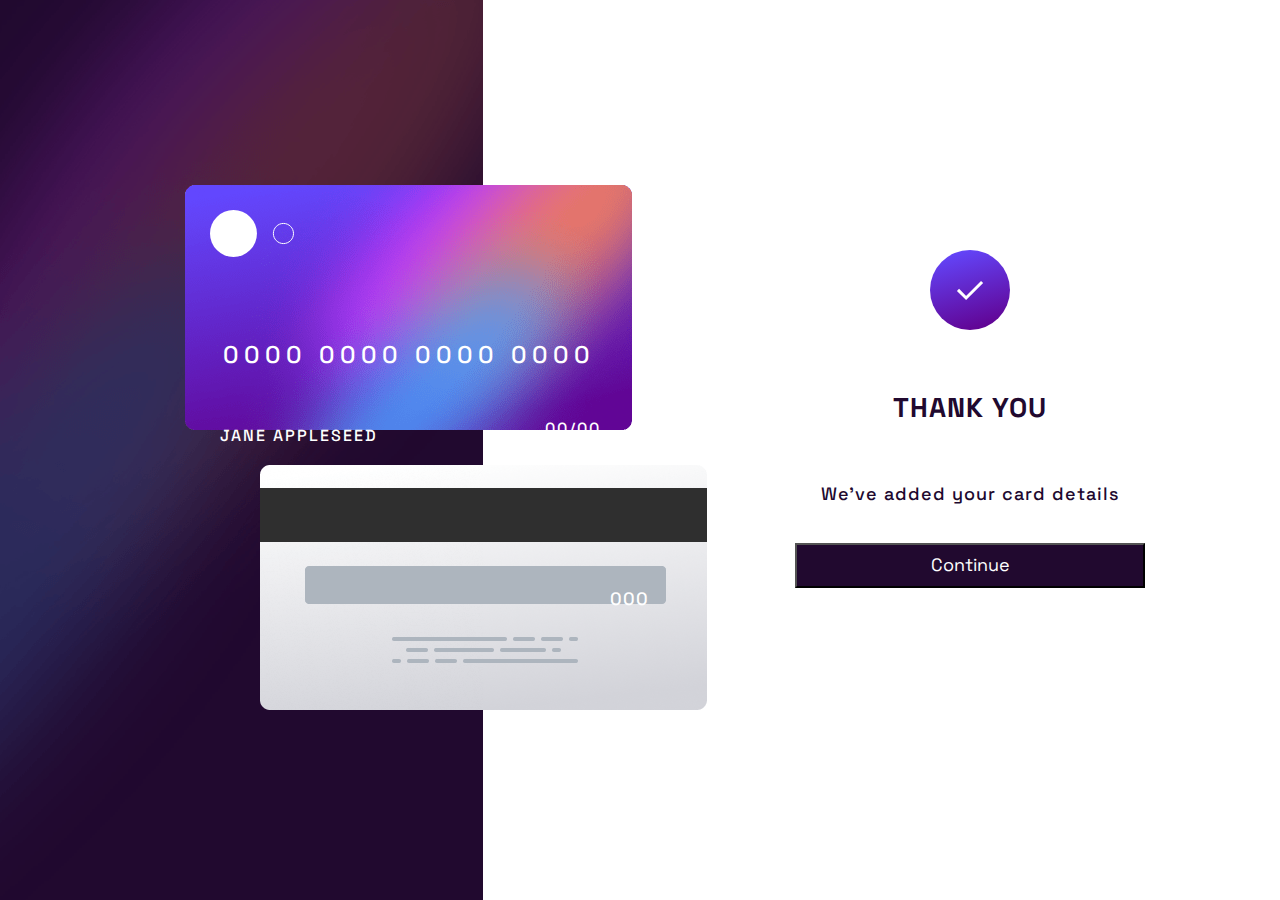
==== success.html @ 19282f59 "made success page" ====
<!DOCTYPE html>
<html lang="en">
<head>
    <meta charset="UTF-8">
    <meta http-equiv="X-UA-Compatible" content="IE=edge">
    <meta name="viewport" content="width=device-width, initial-scale=1.0">
    <title>Frontend Mentor | Interactive card details form</title>

    <!-- Feel free to remove these styles or customise in your own stylesheet 👍 -->
    <link rel="stylesheet" href="./reset.css" />
   <!-- CSS only -->
    <link href="https://cdn.jsdelivr.net/npm/bootstrap@5.2.0/dist/css/bootstrap.min.css" rel="stylesheet" integrity="sha384-gH2yIJqKdNHPEq0n4Mqa/HGKIhSkIHeL5AyhkYV8i59U5AR6csBvApHHNl/vI1Bx" crossorigin="anonymous">
    <link rel="preconnect" href="https://fonts.googleapis.com">
    <link rel="preconnect" href="https://fonts.gstatic.com" crossorigin>
    <link href="https://fonts.googleapis.com/css2?family=Space+Grotesk:wght@500&display=swap" rel="stylesheet">
    <link rel="stylesheet" href="./index.css" />
</head>
<body>
    
    <section class="leftSide">

        <div class="card1">
          <img class="cardLogo" src="./images/card-logo.svg" />
          <p class="cardNum">0000 0000 0000 0000</p>
          <p class="cardName">JANE APPLESEED</p>
          <p class="cardDate">00/00</p>
        </div>

        <div class="card2">
          <p class="cardCvc">000</p>

        </div>
    
      </section>

      <div class="successWrapper">
      <section class="success">

        <img class="successImg" src="./images/icon-complete.svg" alt="checkmark">

        <h2 class="successMsg">THANK YOU</h2><br/>

        <p class="successTxt">We've added your card details</p>

        <button class="button successBtn">Continue</button>

      </section>
    </div>

</body>
</html>
---- index.css ----
:root {
    --mainColor: hsl(278, 68%, 11%);
    --cardText: hsl(0, 0%, 100%);
}

@import url('https://fonts.googleapis.com/css2?family=Space+Grotesk:wght@400;500;600;700&display=swap');

body {
    font-family: 'Space Grotesk', "sans-serif";
    font-weight: 500;
    font-size: 18px;
    color: var(--mainColor);
    letter-spacing: 1px;
    height: 900px;
    overflow: hidden;
}

.main {
    height: 900px;
    width: 100vw;
    
}


.card1 {
    background-image: url(./images/bg-card-front.png);
    width: 447px;
    height: 245px;
    color: var(--cardText);
    position: relative;
    top: 185px;
    left: 185px;
}

.cardLogo {
    position: relative;
    top: 25px;
    left: 25px;
}

.cardNum {
    position: relative;
    top: 80px;
    left: 38px;
    letter-spacing: 6px !important;
    font-size: 24px;
}

.cardName {
    position: relative;
    top: 115px;
    left: 35px;
    letter-spacing: 2px !important;
    font-size: 16px;
}

.cardDate {
    position: relative;
    top: 73px;
    left: 360px;
    letter-spacing: 2px !important;
    font-size: 16px;
}

.card2 {
    background-image: url(./images/bg-card-back.png);
    width: 447px;
    height: 245px;
    color: var(--cardText);
    position: relative;
    top: 220px;
    left: 260px;
}

.cardCvc {
    position: absolute;
    top: 106px;
    left: 350px;
}

.innerContainer {
    height: 900px;
    width: 1440px;
    /* margin: 0 auto;  */
}

.leftSide {
    background-image: url(./images/bg-main-desktop.png);
    height: 900px;
    width: 483px;
    /* background-repeat: repeat-y; */
    float: left;
}

.rightSide {
    height: 900px;
    width: 957px;
    float: right;
    display: flex;
    align-items: center;
    justify-content: center;
    /* margin: 0 auto; */
}

.forumWrapper {
    display: flex;
    flex-direction: column;
} 

.inline {
    display: inline;
}

.datesTitle {
    display: flex;
    width: 350px;
}

.datesInputs {
    display:flex;
    width: 350px;
}

.dateInput, .monthInput {
    display: inline;
    width: 100px;
    margin-right: 5px;
    
}

.cvcInput {
    width: 120px;
    margin-left: 22px;
}

.cvcP {
    position: relative;
    right: -62px;
}

.button {
    color: white;
    background-color: var(--mainColor);
    width: 350px;
    margin-top: 20px;
    height: 45px;
}

.button:hover {
    color: white;
}

.inputLabel {
    color: var(--mainColor);
    width: 350px;
    margin-bottom: 5px;
    margin-top: 15px;
}

.input {
    margin-bottom: 10px;
    height: 40px;
    border: 1px black solid;
}

.nameInput, .cardInput {
    width: 350px;
}

.attribution {
    font-size: 11px; text-align: center;
    margin-top: 25px;
}

.attribution a {
    color: hsl(228, 45%, 44%);
}

.hideForNow {
    display: none;
}

.success {
    width: 957px;
    text-align: center;
    position: relative;
    top: 250px;
    left: 250px;
}

.successImg {
    margin-bottom: 35px;
}

  
 @media screen and (max-width: 1150px) {
    
    body {
        font-family: 'Space Grotesk', "sans-serif";
        font-weight: 500;
        font-size: 18px;
        color: var(--mainColor);
        letter-spacing: 1px;
        width: 375px;
        height: fit-content; 
        margin: auto;
        /* overflow: hidden; */
    }
    
    .main {
        width: 375px;
        
    }

    .innerContainer {
        display: block;
        width: 375px;
        margin: 0 !important;
    }

    .card1 {
        background-image: url(./images/bg-card-front.png);
        width: 275px;
        height: 151px;
        background-size: contain;
        color: var(--cardText);
        position: relative;
        top: 130px;
        left: 15px;
        z-index: 3;
        margin: 0;
    }
    
    .cardLogo {
        width: 42px;
        height: 24px;
        position: relative;
        top: 15px;
        left: 15px;
    }
    
    .cardNum {
        position: relative;
        top: 45px;
        left: 21px;
        letter-spacing: 3px !important;
        font-size: 16px;
    }
    
    .cardName {
        position: relative;
        top: 63px;
        left: 18px;
        letter-spacing: 2px !important;
        font-size: 10px;
        color: var(--cardText);
    }
    
    .cardDate {
        position: relative;
        top: 30px;
        left: 220px;
        letter-spacing: 2px !important;
        font-size: 10px;
    }
    
    .card2 {
        background-image: url(./images/bg-card-back.png);
        background-size: contain;
        width: 275px;
        height: 151px;
        color: var(--cardText);
        position: relative;
        top: -106px;
        left: 80px;
        z-index: 2;
        margin: 0;
    }
    
    .cardCvc {
        position: absolute;
        top: 64px;
        left: 205px;
        font-size: 14px;
    }
    
    .leftSide {
        background-image: url(./images/bg-main-mobile.png);
        width: 375px;
        height: 240px;
    }

    .rightSide {
        width: 350px;
        position: relative;
        top: -180px;
        /* left: 20px; */
        margin: 0 !important;
    }
    
    .inline {
        display: inline;
    }
    
    .datesTitle {
        display: flex;
        width: 350px;
    }
    
    .datesInputs {
        display:flex;
        width: 350px;
    }
    
    .dateInput, .monthInput {
        display: inline;
        width: 100px;
        margin-right: 5px;
        
    }
    
    .cvcInput {
        width: 120px;
        margin-left: 22px;
    }
    
    .cvcP {
        position: relative;
        right: -62px;
    }
    
    .button {
        color: white;
        background-color: var(--mainColor);
        width: 350px;
        height: 50px;
        margin-top: 20px;
        font-size: 20px;
    
    }
    
    .button:hover {
        color: white;
    }
    
    .inputLabel {
        color: var(--mainColor);
        width: 350px;
        margin-bottom: 5px;
        margin-top: 15px;
    }
    
    .input {
        margin-bottom: 10px;
        height: 40px;
        border: 1px black solid;
    }
    
    .nameInput, .cardInput {
        width: 350px;
    }
    
    .attribution {
        font-size: 11px; text-align: center;
    }
    
    .attribution a {
        color: hsl(228, 45%, 44%);
    }

    .success {
        text-align: center;
        position: relative;
        top: 80px;
    }

    .successImg {
        margin-bottom: 35px;
    }


}
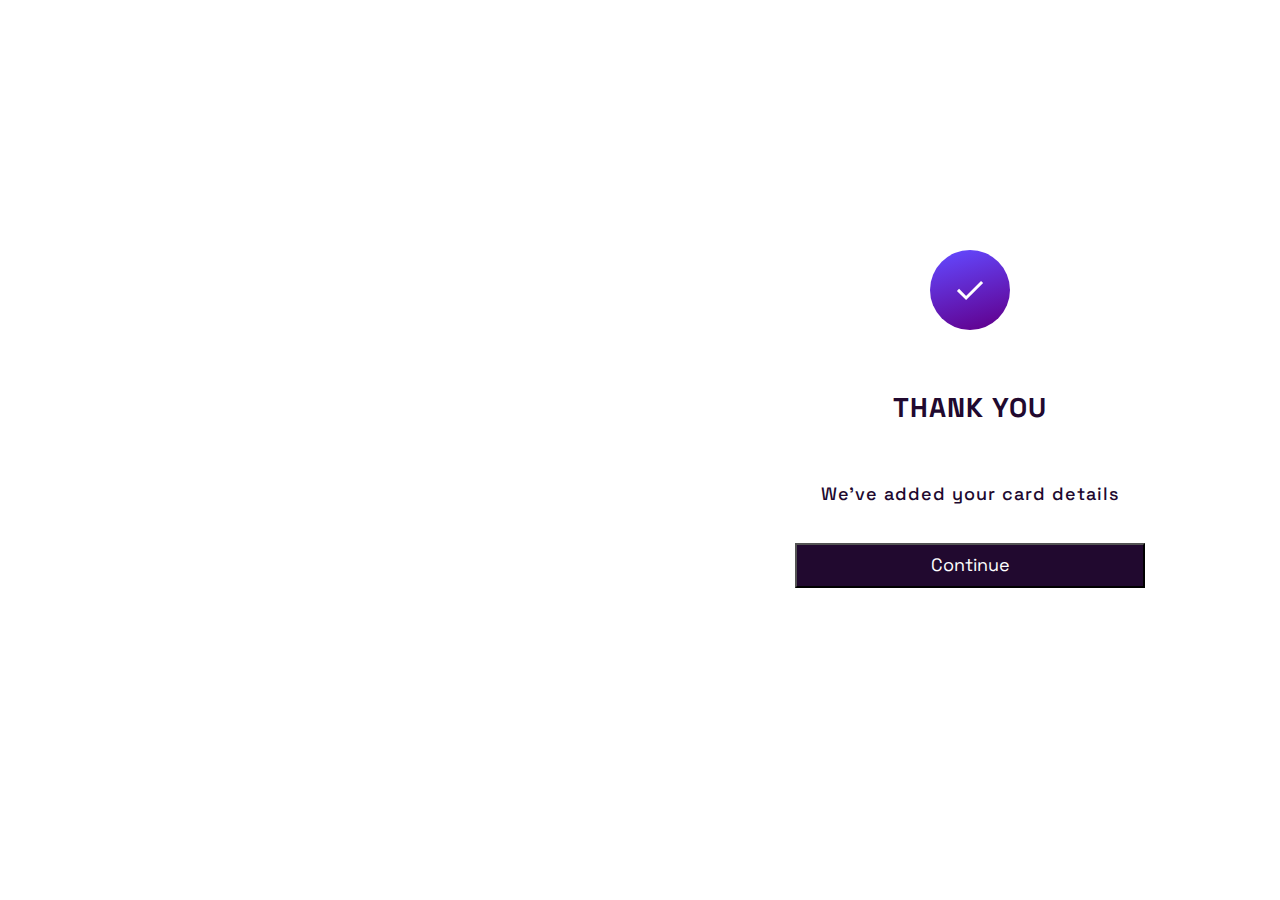
==== commit 95c44dfe: "improved file structure, started readme, deleted unnecessary files" ====
--- a/success.html
+++ b/success.html
@@ -7,13 +7,13 @@
     <title>Frontend Mentor | Interactive card details form</title>
 
     <!-- Feel free to remove these styles or customise in your own stylesheet 👍 -->
-    <link rel="stylesheet" href="./reset.css" />
+    <link rel="stylesheet" href="./assets/css/reset.css" />
    <!-- CSS only -->
     <link href="https://cdn.jsdelivr.net/npm/bootstrap@5.2.0/dist/css/bootstrap.min.css" rel="stylesheet" integrity="sha384-gH2yIJqKdNHPEq0n4Mqa/HGKIhSkIHeL5AyhkYV8i59U5AR6csBvApHHNl/vI1Bx" crossorigin="anonymous">
     <link rel="preconnect" href="https://fonts.googleapis.com">
     <link rel="preconnect" href="https://fonts.gstatic.com" crossorigin>
     <link href="https://fonts.googleapis.com/css2?family=Space+Grotesk:wght@500&display=swap" rel="stylesheet">
-    <link rel="stylesheet" href="./index.css" />
+    <link rel="stylesheet" href="./assets/css/index.css" />
 </head>
 <body>
     
@@ -47,5 +47,7 @@
       </section>
     </div>
 
+    <script src="./assets/js/script.js"></script>
+
 </body>
 </html>--- a/assets/css/index.css
+++ b/assets/css/index.css
@@ -0,0 +1,383 @@
+:root {
+    --mainColor: hsl(278, 68%, 11%);
+    --cardText: hsl(0, 0%, 100%);
+}
+
+@import url('https://fonts.googleapis.com/css2?family=Space+Grotesk:wght@400;500;600;700&display=swap');
+
+body {
+    font-family: 'Space Grotesk', "sans-serif";
+    font-weight: 500;
+    font-size: 18px;
+    color: var(--mainColor);
+    letter-spacing: 1px;
+    height: 900px;
+    overflow: hidden;
+}
+
+.main {
+    height: 900px;
+    width: 100vw;
+    
+}
+
+
+.card1 {
+    background-image: url(./images/bg-card-front.png);
+    width: 447px;
+    height: 245px;
+    color: var(--cardText);
+    position: relative;
+    top: 185px;
+    left: 185px;
+}
+
+.cardLogo {
+    position: relative;
+    top: 25px;
+    left: 25px;
+}
+
+.cardNum {
+    position: relative;
+    top: 80px;
+    left: 38px;
+    letter-spacing: 6px !important;
+    font-size: 24px;
+}
+
+.cardName {
+    position: relative;
+    top: 115px;
+    left: 35px;
+    letter-spacing: 2px !important;
+    font-size: 16px;
+}
+
+.cardDate {
+    position: relative;
+    top: 73px;
+    left: 360px;
+    letter-spacing: 2px !important;
+    font-size: 16px;
+}
+
+.card2 {
+    background-image: url(./images/bg-card-back.png);
+    width: 447px;
+    height: 245px;
+    color: var(--cardText);
+    position: relative;
+    top: 220px;
+    left: 260px;
+}
+
+.cardCvc {
+    position: absolute;
+    top: 106px;
+    left: 350px;
+}
+
+.innerContainer {
+    height: 900px;
+    width: 1440px;
+    /* margin: 0 auto;  */
+}
+
+.leftSide {
+    background-image: url(./images/bg-main-desktop.png);
+    height: 900px;
+    width: 483px;
+    /* background-repeat: repeat-y; */
+    float: left;
+}
+
+.rightSide {
+    height: 900px;
+    width: 957px;
+    float: right;
+    display: flex;
+    align-items: center;
+    justify-content: center;
+    /* margin: 0 auto; */
+}
+
+.forumWrapper {
+    display: flex;
+    flex-direction: column;
+} 
+
+.inline {
+    display: inline;
+}
+
+.datesTitle {
+    display: flex;
+    width: 350px;
+}
+
+.datesInputs {
+    display:flex;
+    width: 350px;
+}
+
+.dateInput, .monthInput {
+    display: inline;
+    width: 100px;
+    margin-right: 5px;
+    
+}
+
+.cvcInput {
+    width: 120px;
+    margin-left: 22px;
+}
+
+.cvcP {
+    position: relative;
+    right: -62px;
+}
+
+.button {
+    color: white;
+    background-color: var(--mainColor);
+    width: 350px;
+    margin-top: 20px;
+    height: 45px;
+}
+
+.button:hover {
+    color: white;
+}
+
+.inputLabel {
+    color: var(--mainColor);
+    width: 350px;
+    margin-bottom: 5px;
+    margin-top: 15px;
+}
+
+.input {
+    margin-bottom: 10px;
+    height: 40px;
+    border: 1px black solid;
+}
+
+.nameInput, .cardInput {
+    width: 350px;
+}
+
+.attribution {
+    font-size: 11px; text-align: center;
+    margin-top: 25px;
+}
+
+.attribution a {
+    color: hsl(228, 45%, 44%);
+}
+
+.hideForNow {
+    display: none;
+}
+
+.success {
+    width: 957px;
+    text-align: center;
+    position: relative;
+    top: 250px;
+    left: 250px;
+}
+
+.successImg {
+    margin-bottom: 35px;
+}
+
+  
+ @media screen and (max-width: 1150px) {
+    
+    body {
+        font-family: 'Space Grotesk', "sans-serif";
+        font-weight: 500;
+        font-size: 18px;
+        color: var(--mainColor);
+        letter-spacing: 1px;
+        width: 375px;
+        height: fit-content; 
+        margin: auto;
+        overflow: hidden;
+    }
+    
+    .main {
+        width: 375px;
+        
+    }
+
+    .innerContainer {
+        display: block;
+        width: 375px;
+        margin: 0 !important;
+    }
+
+    .card1 {
+        background-image: url(./images/bg-card-front.png);
+        width: 275px;
+        height: 151px;
+        background-size: contain;
+        color: var(--cardText);
+        position: relative;
+        top: 130px;
+        left: 15px;
+        z-index: 3;
+        margin: 0;
+    }
+    
+    .cardLogo {
+        width: 42px;
+        height: 24px;
+        position: relative;
+        top: 15px;
+        left: 15px;
+    }
+    
+    .cardNum {
+        position: relative;
+        top: 45px;
+        left: 21px;
+        letter-spacing: 3px !important;
+        font-size: 16px;
+    }
+    
+    .cardName {
+        position: relative;
+        top: 63px;
+        left: 18px;
+        letter-spacing: 2px !important;
+        font-size: 10px;
+        color: var(--cardText);
+    }
+    
+    .cardDate {
+        position: relative;
+        top: 30px;
+        left: 220px;
+        letter-spacing: 2px !important;
+        font-size: 10px;
+    }
+    
+    .card2 {
+        background-image: url(./images/bg-card-back.png);
+        background-size: contain;
+        width: 275px;
+        height: 151px;
+        color: var(--cardText);
+        position: relative;
+        top: -106px;
+        left: 80px;
+        z-index: 2;
+        margin: 0;
+    }
+    
+    .cardCvc {
+        position: absolute;
+        top: 64px;
+        left: 205px;
+        font-size: 14px;
+    }
+    
+    .leftSide {
+        background-image: url(./images/bg-main-mobile.png);
+        width: 375px;
+        height: 240px;
+    }
+
+    .rightSide {
+        width: 350px;
+        position: relative;
+        top: -180px;
+        right: 10px;
+        /* left: 20px; */
+        margin: 0 !important;
+    }
+    
+    .inline {
+        display: inline;
+    }
+    
+    .datesTitle {
+        display: flex;
+        width: 350px;
+    }
+    
+    .datesInputs {
+        display:flex;
+        width: 350px;
+    }
+    
+    .dateInput, .monthInput {
+        display: inline;
+        width: 100px;
+        margin-right: 5px;
+        
+    }
+    
+    .cvcInput {
+        width: 120px;
+        margin-left: 22px;
+    }
+    
+    .cvcP {
+        position: relative;
+        right: -62px;
+    }
+    
+    .button {
+        color: white;
+        background-color: var(--mainColor);
+        width: 350px;
+        height: 50px;
+        margin-top: 20px;
+        font-size: 20px;
+    
+    }
+    
+    .button:hover {
+        color: white;
+    }
+    
+    .inputLabel {
+        color: var(--mainColor);
+        width: 350px;
+        margin-bottom: 5px;
+        margin-top: 15px;
+    }
+    
+    .input {
+        margin-bottom: 10px;
+        height: 40px;
+        border: 1px black solid;
+    }
+    
+    .nameInput, .cardInput {
+        width: 350px;
+    }
+    
+    .attribution {
+        font-size: 11px; text-align: center;
+    }
+    
+    .attribution a {
+        color: hsl(228, 45%, 44%);
+    }
+
+    .success {
+        text-align: center;
+        position: relative;
+        top: 80px;
+    }
+
+    .successImg {
+        margin-bottom: 35px;
+    }
+
+
+} 
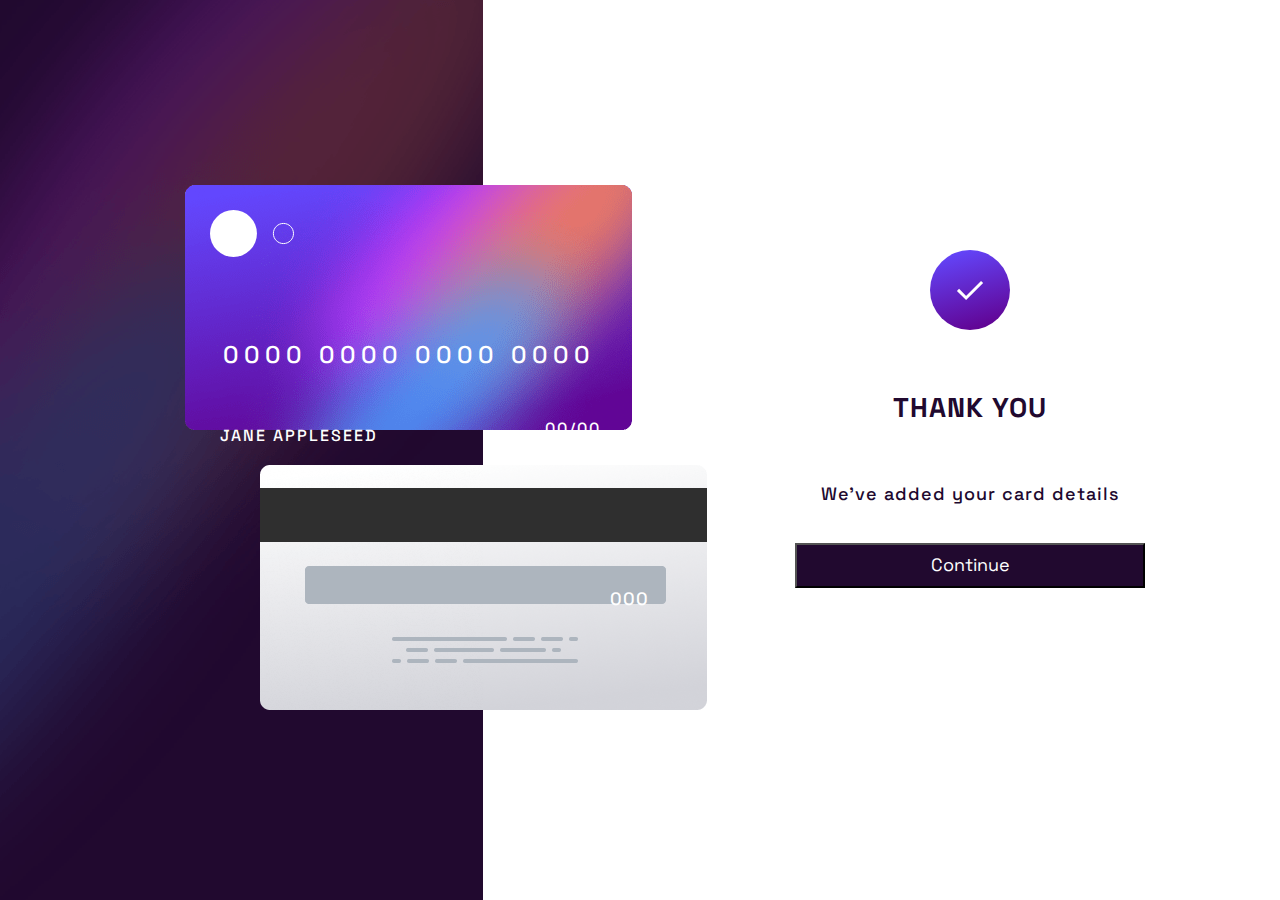
==== commit 2a4bf75e: "text on inputs go to images, button takes you to thank you page, needs validation" ====
--- a/success.html
+++ b/success.html
@@ -20,7 +20,7 @@
     <section class="leftSide">
 
         <div class="card1">
-          <img class="cardLogo" src="./images/card-logo.svg" />
+          <img class="cardLogo" src="./assets/images/card-logo.svg" />
           <p class="cardNum">0000 0000 0000 0000</p>
           <p class="cardName">JANE APPLESEED</p>
           <p class="cardDate">00/00</p>
@@ -36,18 +36,19 @@
       <div class="successWrapper">
       <section class="success">
 
-        <img class="successImg" src="./images/icon-complete.svg" alt="checkmark">
+        <img class="successImg" src="./assets/images/icon-complete.svg" alt="checkmark">
 
         <h2 class="successMsg">THANK YOU</h2><br/>
 
         <p class="successTxt">We've added your card details</p>
 
-        <button class="button successBtn">Continue</button>
+        <a href="index.html">
+            <button class="button successBtn">Continue</button>
+        </a>
 
       </section>
     </div>
 
-    <script src="./assets/js/script.js"></script>
 
 </body>
 </html>--- a/assets/css/index.css
+++ b/assets/css/index.css
@@ -23,7 +23,7 @@
 
 
 .card1 {
-    background-image: url(./images/bg-card-front.png);
+    background-image: url(../images/bg-card-front.png);
     width: 447px;
     height: 245px;
     color: var(--cardText);
@@ -63,7 +63,7 @@
 }
 
 .card2 {
-    background-image: url(./images/bg-card-back.png);
+    background-image: url(../images/bg-card-back.png);
     width: 447px;
     height: 245px;
     color: var(--cardText);
@@ -85,7 +85,7 @@
 }
 
 .leftSide {
-    background-image: url(./images/bg-main-desktop.png);
+    background-image: url(../images/bg-main-desktop.png);
     height: 900px;
     width: 483px;
     /* background-repeat: repeat-y; */
@@ -219,7 +219,7 @@
     }
 
     .card1 {
-        background-image: url(./images/bg-card-front.png);
+        background-image: url(../images/bg-card-front.png);
         width: 275px;
         height: 151px;
         background-size: contain;
@@ -265,7 +265,7 @@
     }
     
     .card2 {
-        background-image: url(./images/bg-card-back.png);
+        background-image: url(../images/bg-card-back.png);
         background-size: contain;
         width: 275px;
         height: 151px;
@@ -285,7 +285,7 @@
     }
     
     .leftSide {
-        background-image: url(./images/bg-main-mobile.png);
+        background-image: url(../images/bg-main-mobile.png);
         width: 375px;
         height: 240px;
     }
